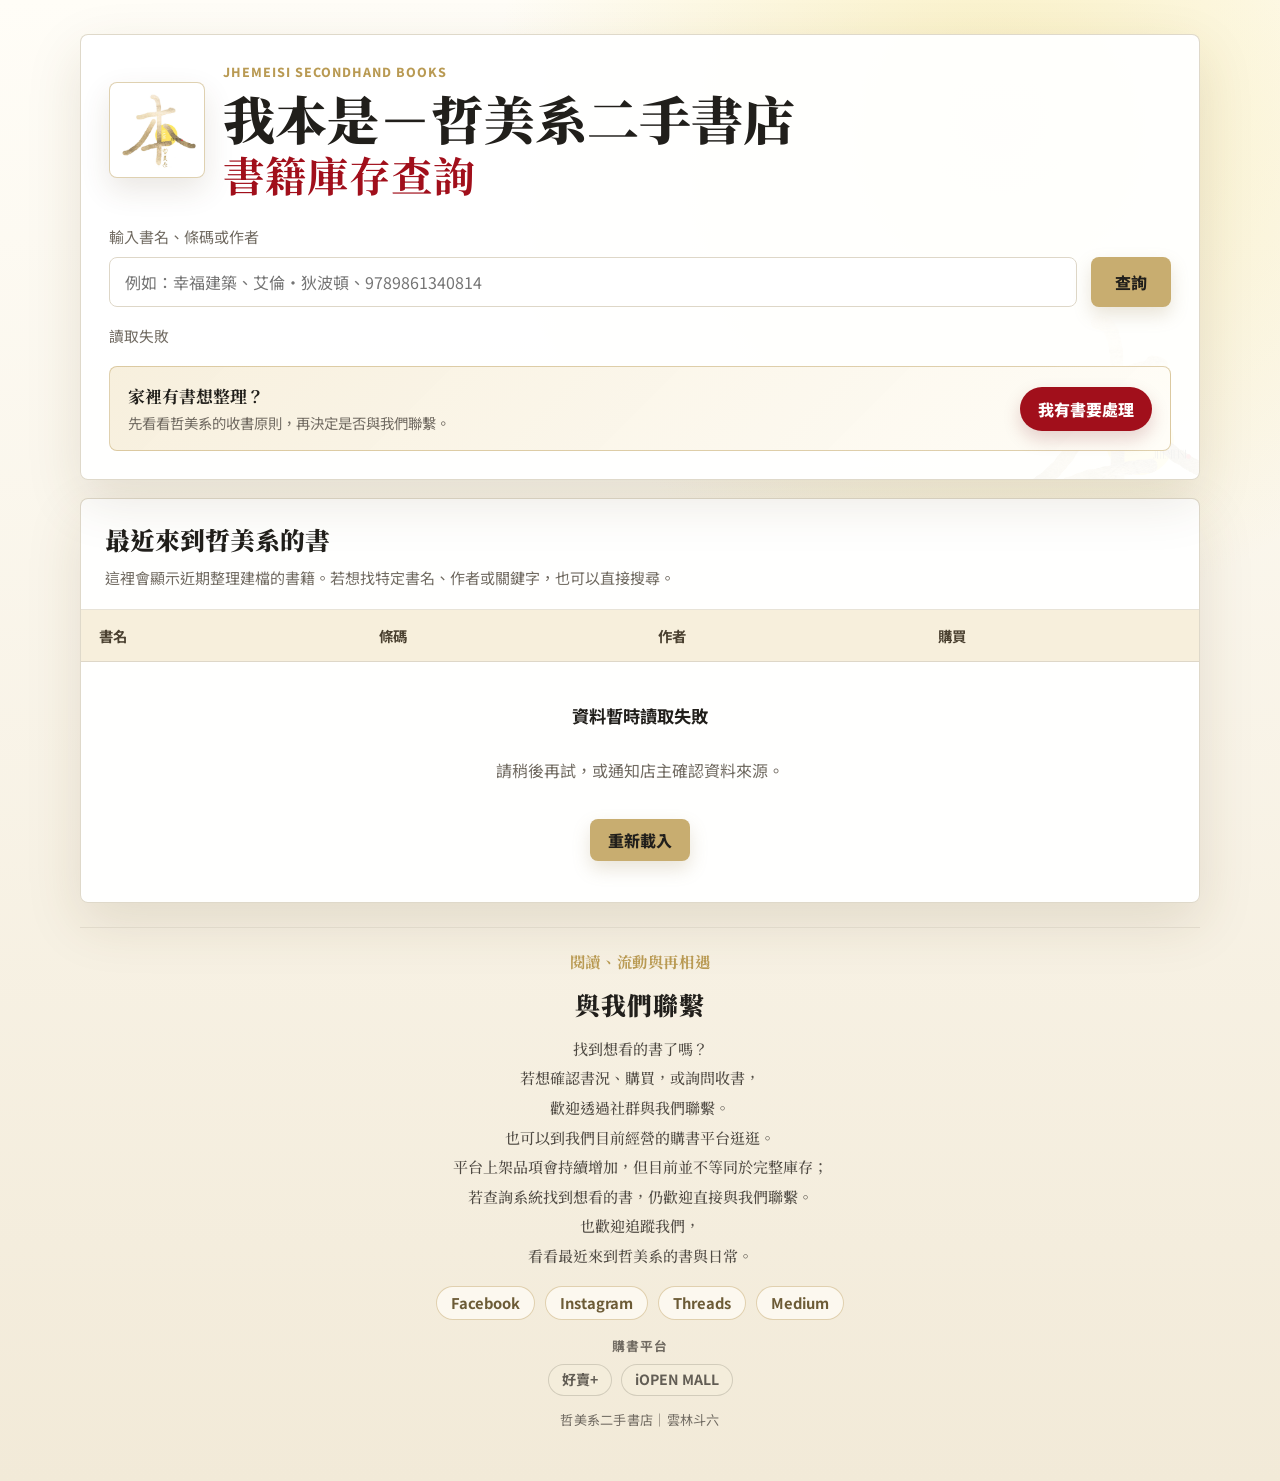
==== index.html @ c5aa33c8 "Add files via upload" ====
<!doctype html>
<html lang="zh-Hant">
  <head>
    <meta charset="UTF-8" />
    <meta name="viewport" content="width=device-width, initial-scale=1.0" />
    <meta
      name="description"
      content="查詢我本是－哲美系二手書店目前可購買的書籍庫存。"
    />
    <meta name="theme-color" content="#fbf8ef" />
    <title>我本是－哲美系二手書店｜書籍庫存查詢</title>
    <link rel="icon" type="image/jpeg" href="./assets/logo.jpg" />
    <link rel="apple-touch-icon" href="./assets/logo.jpg" />
    <link rel="preconnect" href="https://fonts.googleapis.com" />
    <link rel="preconnect" href="https://fonts.gstatic.com" crossorigin />
    <link
      href="https://fonts.googleapis.com/css2?family=Noto+Sans+TC:wght@400;500;700;800&family=Noto+Serif+TC:wght@500;700;900&display=swap"
      rel="stylesheet"
    />
    <link rel="stylesheet" href="./styles.css?v=20260827-4" />

    <!-- Google tag (GA4) -->
    <script async src="https://www.googletagmanager.com/gtag/js?id=G-G9T6ZLVH8P"></script>
    <script>
      window.dataLayer = window.dataLayer || [];
      function gtag() {
        dataLayer.push(arguments);
      }
      gtag("js", new Date());
      gtag("config", "G-G9T6ZLVH8P");
    </script>

    <script defer src="./config.js"></script>
    <script defer src="./app.js?v=20260827-4"></script>
  </head>
  <body>
    <main class="app-shell">
      <section class="search-panel" aria-labelledby="page-title">
        <div class="brand-header">
          <img class="brand-logo" src="./assets/logo.jpg" alt="我本是－哲美系二手書店標誌" />
          <div class="brand-copy">
            <p class="eyebrow">Jhemeisi Secondhand Books</p>
            <h1 id="page-title">
              <span>我本是－哲美系二手書店</span>
              <strong>書籍庫存查詢</strong>
            </h1>
          </div>
        </div>

        <form class="search-box" id="searchForm">
          <label for="searchInput">輸入書名、條碼或作者</label>
          <div class="search-row">
            <input
              id="searchInput"
              name="query"
              type="search"
              autocomplete="off"
              placeholder="例如：幸福建築、艾倫・狄波頓、9789861340814"
            />
            <div class="search-actions">
              <button class="secondary-button" id="clearSearch" type="button" hidden>清除</button>
              <button id="searchButton" type="submit">查詢</button>
            </div>
          </div>
        </form>

        <div class="status-bar">
          <span id="resultSummary">載入最近書籍中...</span>
          <span id="updatedAt"></span>
        </div>

        <aside class="book-intake-callout" aria-labelledby="book-intake-title">
          <div>
            <strong id="book-intake-title">家裡有書想整理？</strong>
            <span>先看看哲美系的收書原則，再決定是否與我們聯繫。</span>
          </div>
          <button id="openBookIntake" type="button">我有書要處理</button>
        </aside>
      </section>

      <section class="results-panel" aria-live="polite">
        <div class="list-intro">
          <h2 id="listTitle">最近來到哲美系的書</h2>
          <p id="listDescription">這裡會顯示近期整理建檔的書籍。若想找特定書名、作者或關鍵字，也可以直接搜尋。</p>
        </div>

        <div class="results-toolbar" id="resultsToolbar" hidden>
          <span class="filter-label">顯示</span>
          <div class="book-filters" role="group" aria-label="篩選書籍購買方式">
            <button class="is-active" type="button" data-book-filter="all" aria-pressed="true">全部書籍</button>
            <button type="button" data-book-filter="direct" aria-pressed="false">可直接下單</button>
          </div>
        </div>

        <div class="table-wrap">
          <table>
            <thead>
              <tr>
                <th>書名</th>
                <th>條碼</th>
                <th>作者</th>
                <th>購買</th>
              </tr>
            </thead>
            <tbody id="resultsBody"></tbody>
          </table>
          <div class="empty-state" id="emptyState" hidden>
            <strong></strong>
            <span></span>
            <button class="retry-button" id="retryButton" type="button" hidden>重新載入</button>
          </div>
        </div>
        <div class="results-footer-controls" id="resultsFooterControls" hidden>
          <button id="toggleRecentBooks" type="button"></button>
        </div>
      </section>

      <footer class="site-footer">
        <div class="footer-motto">閱讀、流動與再相遇</div>
        <h2>與我們聯繫</h2>
        <p class="footer-copy">
          <span>找到想看的書了嗎？</span>
          <span>若想確認書況、購買，或詢問收書，</span>
          <span>歡迎透過社群與我們聯繫。</span>
          <span>也可以到我們目前經營的購書平台逛逛。</span>
          <span>平台上架品項會持續增加，但目前並不等同於完整庫存；</span>
          <span>若查詢系統找到想看的書，仍歡迎直接與我們聯繫。</span>
          <span>也歡迎追蹤我們，</span>
          <span>看看最近來到哲美系的書與日常。</span>
        </p>
        <nav class="social-links" aria-label="社群連結">
          <a href="https://www.facebook.com/jhemeisi" target="_blank" rel="noopener noreferrer">Facebook</a>
          <a href="https://www.instagram.com/iam_jhemeisi/" target="_blank" rel="noopener noreferrer">Instagram</a>
          <a href="https://www.threads.net/@iam_jhemeisi" target="_blank" rel="noopener noreferrer">Threads</a>
          <a href="https://medium.com/@jhemeisi" target="_blank" rel="noopener noreferrer">Medium</a>
        </nav>
        <div class="platform-section">
          <div class="footer-label">購書平台</div>
          <nav class="platform-links" aria-label="購書平台連結">
            <a href="https://famistore.famiport.com.tw/users/5077901" target="_blank" rel="noopener noreferrer">好賣+</a>
            <a href="https://mall.iopenmall.tw/005158/" target="_blank" rel="noopener noreferrer">iOPEN MALL</a>
          </nav>
        </div>
        <small>哲美系二手書店｜雲林斗六</small>
      </footer>
    </main>

    <dialog
      class="book-intake-dialog"
      id="bookIntakeDialog"
      aria-labelledby="book-intake-dialog-title"
      aria-describedby="book-intake-dialog-description"
    >
      <div class="dialog-header">
        <div>
          <p class="eyebrow">Book Intake Guide</p>
          <h2 id="book-intake-dialog-title">二手書收購原則</h2>
        </div>
        <button class="dialog-close" id="closeBookIntake" type="button" aria-label="關閉收書說明">×</button>
      </div>
      <p id="book-intake-dialog-description">
        請先確認書籍類型與保存狀況。實際是否收購及估價，仍由店主逐本判斷。
      </p>
      <a
        class="dialog-image-link"
        href="./assets/收書說明_收購原則.png"
        target="_blank"
        rel="noopener noreferrer"
        aria-label="另開原尺寸收書說明圖"
      >
        <img src="./assets/收書說明_收購原則.png" alt="哲美系二手書收購原則說明圖" />
      </a>
      <div class="dialog-actions">
        <a
          class="dialog-primary-action"
          href="https://www.instagram.com/iam_jhemeisi/"
          target="_blank"
          rel="noopener noreferrer"
        >前往 Instagram 詢問</a>
        <button id="closeBookIntakeBottom" type="button">先關閉</button>
      </div>
    </dialog>
  </body>
</html>
---- styles.css ----
@import url("https://fonts.googleapis.com/css2?family=Noto+Sans+TC:wght@400;500;700;800&family=Noto+Serif+TC:wght@500;700;900&display=swap");

:root {
  color-scheme: light;
  --font-sans: "Noto Sans TC", "Microsoft JhengHei", system-ui, -apple-system, BlinkMacSystemFont, sans-serif;
  --font-serif: "Noto Serif TC", "Noto Sans TC", "Songti TC", serif;
  --ink: #211f1b;
  --muted: #716b62;
  --line: #ded7c8;
  --paper: #fbf8ef;
  --surface: rgba(255, 255, 255, 0.94);
  --accent: #a10f1b;
  --accent-dark: #760a13;
  --gold: #b99a53;
  --gold-soft: #f2df80;
  --button: #c8ad70;
  --button-dark: #9b8355;
  --button-text: #211f1b;
  --shadow: 0 20px 55px rgba(82, 61, 24, 0.13);
}

* {
  box-sizing: border-box;
}

[hidden] {
  display: none !important;
}

body {
  margin: 0;
  min-height: 100vh;
  background:
    radial-gradient(circle at 78% 8%, rgba(242, 223, 128, 0.44), transparent 30%),
    linear-gradient(180deg, #fffdf7 0%, #f2ead8 100%);
  color: var(--ink);
  font-family: var(--font-sans);
}

button,
input {
  font: inherit;
  font-family: var(--font-sans);
}

button {
  border: 0;
  cursor: pointer;
}

.app-shell {
  width: min(1120px, calc(100% - 32px));
  margin: 0 auto;
  padding: 34px 0 48px;
}

.search-panel,
.results-panel {
  background: var(--surface);
  border: 1px solid rgba(222, 215, 200, 0.95);
  border-radius: 8px;
  box-shadow: var(--shadow);
}

.search-panel {
  position: relative;
  overflow: hidden;
  padding: 28px;
}

.search-panel::after {
  position: absolute;
  right: -42px;
  bottom: -76px;
  width: 260px;
  height: 260px;
  background: url("./assets/logo.jpg") center / contain no-repeat;
  content: "";
  opacity: 0.055;
  pointer-events: none;
}

.brand-header {
  position: relative;
  z-index: 1;
  display: grid;
  grid-template-columns: 96px minmax(0, 1fr);
  gap: 18px;
  align-items: center;
}

.brand-logo {
  width: 96px;
  height: 96px;
  border: 1px solid rgba(185, 154, 83, 0.45);
  border-radius: 8px;
  background: #ffffff;
  object-fit: contain;
  padding: 5px;
  box-shadow: 0 12px 30px rgba(82, 61, 24, 0.12);
}

.brand-copy {
  min-width: 0;
}

.eyebrow {
  margin: 0 0 8px;
  color: var(--gold);
  font-size: 0.78rem;
  font-weight: 800;
  letter-spacing: 0.08em;
  text-transform: uppercase;
}

h1 {
  display: grid;
  gap: 6px;
  margin: 0;
  letter-spacing: 0;
}

h1 span {
  color: var(--ink);
  font-family: var(--font-serif);
  font-size: clamp(1.78rem, 4.2vw, 3.25rem);
  font-weight: 900;
  line-height: 1.1;
}

h1 strong {
  color: var(--accent);
  font-family: var(--font-serif);
  font-size: clamp(1.42rem, 3.36vw, 2.6rem);
  font-weight: 700;
  line-height: 1.1;
}

.search-box {
  position: relative;
  z-index: 1;
  margin-top: 28px;
}

.search-box label {
  display: grid;
  gap: 8px;
  color: var(--muted);
  font-size: 0.94rem;
}

.search-row {
  display: flex;
  align-items: center;
  justify-content: space-between;
  gap: 14px;
  margin-top: 10px;
}

.search-row input {
  width: 100%;
  min-height: 50px;
  border: 1px solid var(--line);
  border-radius: 8px;
  background: #ffffff;
  color: var(--ink);
  padding: 0 15px;
}

.search-row input:focus {
  border-color: var(--accent);
  outline: 3px solid rgba(161, 15, 27, 0.14);
}

.search-actions {
  display: flex;
  gap: 10px;
}

.search-row button,
.retry-button {
  min-height: 50px;
  padding: 0 24px;
  border-radius: 8px;
  background: var(--button);
  color: var(--button-text);
  font-weight: 800;
  white-space: nowrap;
  box-shadow: 0 8px 18px rgba(155, 131, 85, 0.22);
}

.search-row button:hover,
.retry-button:hover {
  background: var(--button-dark);
  color: #ffffff;
}

.search-row button:focus-visible,
.retry-button:focus-visible,
.purchase-links a:focus-visible,
.social-links a:focus-visible,
.platform-links a:focus-visible {
  outline: 3px solid rgba(161, 15, 27, 0.22);
  outline-offset: 2px;
}

.search-row button:disabled {
  cursor: wait;
  opacity: 0.7;
}

.search-row .secondary-button {
  border: 1px solid var(--line);
  background: #ffffff;
  color: var(--muted);
  box-shadow: none;
}

.search-row .secondary-button:hover {
  border-color: var(--button-dark);
  background: #f7efdc;
  color: var(--ink);
}

.status-bar {
  position: relative;
  z-index: 1;
  display: flex;
  align-items: center;
  justify-content: space-between;
  gap: 16px;
  margin-top: 18px;
  color: var(--muted);
  font-size: 0.92rem;
}

.book-intake-callout {
  position: relative;
  z-index: 1;
  display: flex;
  align-items: center;
  justify-content: space-between;
  gap: 20px;
  margin-top: 20px;
  padding: 16px 18px;
  border: 1px solid rgba(185, 154, 83, 0.44);
  border-radius: 8px;
  background: linear-gradient(135deg, rgba(247, 239, 220, 0.96), rgba(255, 253, 247, 0.94));
}

.book-intake-callout div {
  display: grid;
  gap: 4px;
}

.book-intake-callout strong {
  color: var(--ink);
  font-family: var(--font-serif);
  font-size: 1.06rem;
}

.book-intake-callout span {
  color: var(--muted);
  font-size: 0.9rem;
  line-height: 1.55;
}

.book-intake-callout button {
  min-height: 44px;
  padding: 0 18px;
  border-radius: 999px;
  background: var(--accent);
  color: #ffffff;
  font-weight: 800;
  white-space: nowrap;
  box-shadow: 0 8px 18px rgba(118, 10, 19, 0.18);
}

.book-intake-callout button:hover {
  background: var(--accent-dark);
}

.book-intake-callout button:focus-visible,
.dialog-close:focus-visible,
.dialog-actions a:focus-visible,
.dialog-actions button:focus-visible {
  outline: 3px solid rgba(161, 15, 27, 0.24);
  outline-offset: 3px;
}

.results-panel {
  margin-top: 18px;
  overflow: hidden;
}

.results-panel tbody {
  transition: opacity 160ms ease;
}

.results-panel.is-loading tbody {
  opacity: 0.42;
}

.list-intro {
  padding: 22px 24px 4px;
  border-bottom: 1px solid rgba(222, 215, 200, 0.7);
}

.list-intro h2 {
  margin: 0;
  color: var(--ink);
  font-family: var(--font-serif);
  font-size: clamp(1.15rem, 2.5vw, 1.55rem);
  font-weight: 900;
  letter-spacing: 0;
}

.list-intro p {
  max-width: 720px;
  margin: 8px 0 14px;
  color: var(--muted);
  font-size: 0.94rem;
  line-height: 1.7;
}

.results-toolbar {
  display: flex;
  align-items: center;
  gap: 12px;
  padding: 14px 24px;
  border-bottom: 1px solid rgba(222, 215, 200, 0.78);
  background: rgba(255, 253, 247, 0.76);
}

.filter-label {
  color: var(--muted);
  font-size: 0.84rem;
  font-weight: 700;
}

.book-filters {
  display: flex;
  flex-wrap: wrap;
  gap: 8px;
}

.book-filters button {
  min-height: 36px;
  padding: 6px 14px;
  border: 1px solid var(--line);
  border-radius: 999px;
  background: #ffffff;
  color: var(--muted);
  font-size: 0.88rem;
  font-weight: 800;
}

.book-filters button:hover {
  border-color: rgba(161, 15, 27, 0.34);
  color: var(--accent);
}

.book-filters button.is-active {
  border-color: var(--accent);
  background: var(--accent);
  color: #ffffff;
}

.book-filters button:focus-visible,
.results-footer-controls button:focus-visible {
  outline: 3px solid rgba(161, 15, 27, 0.22);
  outline-offset: 2px;
}

.table-wrap {
  position: relative;
  min-height: 240px;
  overflow-x: auto;
}

table {
  width: 100%;
  border-collapse: collapse;
}

th,
td {
  padding: 15px 18px;
  border-bottom: 1px solid var(--line);
  text-align: left;
  vertical-align: top;
}

th {
  background: #f7efdc;
  color: #4b4131;
  font-size: 0.9rem;
}

td {
  background: rgba(255, 255, 255, 0.74);
  line-height: 1.45;
}

.book-title-cell {
  min-width: 220px;
}

.purchase-links {
  display: flex;
  flex-wrap: wrap;
  gap: 8px;
  min-width: 180px;
}

.purchase-links a {
  display: inline-flex;
  align-items: center;
  justify-content: center;
  min-height: 34px;
  padding: 7px 12px;
  border: 1px solid var(--accent);
  border-radius: 999px;
  background: var(--accent);
  color: #ffffff;
  font-size: 0.86rem;
  font-weight: 800;
  line-height: 1.25;
  text-decoration: none;
  white-space: nowrap;
  transition:
    background-color 160ms ease,
    border-color 160ms ease,
    color 160ms ease;
}

.purchase-links a:hover {
  border-color: var(--accent-dark);
  background: var(--accent-dark);
  color: #ffffff;
}

.purchase-unavailable {
  color: #817a70;
  font-size: 0.84rem;
  white-space: nowrap;
}

.results-footer-controls {
  padding: 18px 20px 22px;
  text-align: center;
}

.results-footer-controls button {
  min-height: 42px;
  padding: 8px 20px;
  border: 1px solid rgba(161, 15, 27, 0.28);
  border-radius: 999px;
  background: #ffffff;
  color: var(--accent);
  font-weight: 800;
}

.results-footer-controls button:hover {
  border-color: var(--accent);
  background: #f7efdc;
}

.empty-state {
  display: grid;
  gap: 8px;
  place-items: center;
  min-height: 240px;
  padding: 30px;
  color: var(--muted);
  text-align: center;
}

.empty-state strong {
  color: var(--ink);
  font-size: 1.08rem;
}

.retry-button {
  min-height: 42px;
  margin-top: 6px;
  padding: 0 18px;
}

.site-footer {
  display: grid;
  gap: 14px;
  margin-top: 24px;
  padding: 22px 16px 4px;
  border-top: 1px solid rgba(222, 215, 200, 0.85);
  color: #5e584f;
  text-align: center;
}

.footer-motto {
  color: var(--gold);
  font-family: var(--font-serif);
  font-size: 0.96rem;
  font-weight: 700;
  letter-spacing: 0.04em;
}

.site-footer h2 {
  margin: 0;
  color: var(--ink);
  font-family: var(--font-serif);
  font-size: clamp(1.2rem, 2.5vw, 1.55rem);
  font-weight: 900;
  letter-spacing: 0.04em;
}

.footer-copy {
  display: grid;
  gap: 4px;
  margin: 0;
  color: #4f4a43;
  font-family: var(--font-serif);
  font-size: 0.94rem;
  font-weight: 500;
  line-height: 1.7;
}

.site-footer span {
  display: block;
}

.social-links {
  display: flex;
  flex-wrap: wrap;
  justify-content: center;
  gap: 10px;
  margin-top: 4px;
}

.social-links a {
  min-height: 34px;
  padding: 7px 14px;
  border: 1px solid rgba(185, 154, 83, 0.42);
  border-radius: 999px;
  background: rgba(255, 253, 247, 0.72);
  color: #6c5b36;
  font-size: 0.92rem;
  font-weight: 700;
  line-height: 1.2;
  text-decoration: none;
  text-underline-offset: 4px;
  transition:
    background-color 160ms ease,
    border-color 160ms ease,
    color 160ms ease;
}

.social-links a:hover {
  border-color: rgba(155, 131, 85, 0.68);
  background: rgba(247, 239, 220, 0.92);
  color: #4f4127;
  text-decoration: none;
}

.platform-section {
  display: grid;
  gap: 9px;
  margin-top: 2px;
}

.footer-label {
  color: var(--muted);
  font-size: 0.8rem;
  font-weight: 700;
  letter-spacing: 0.08em;
}

.platform-links {
  display: flex;
  flex-wrap: wrap;
  justify-content: center;
  gap: 9px;
}

.platform-links a {
  min-height: 32px;
  padding: 6px 13px;
  border: 1px solid rgba(113, 107, 98, 0.26);
  border-radius: 999px;
  background: rgba(247, 239, 220, 0.45);
  color: #625d54;
  font-size: 0.88rem;
  font-weight: 700;
  line-height: 1.25;
  text-decoration: none;
  transition:
    background-color 160ms ease,
    border-color 160ms ease,
    color 160ms ease;
}

.platform-links a:hover {
  border-color: rgba(113, 107, 98, 0.42);
  background: rgba(247, 239, 220, 0.76);
  color: #423d36;
}

.site-footer small {
  color: var(--muted);
  font-size: 0.82rem;
  letter-spacing: 0.02em;
}

.book-intake-dialog {
  width: min(720px, calc(100% - 28px));
  max-height: calc(100vh - 28px);
  margin: auto;
  padding: 0;
  overflow: auto;
  border: 1px solid var(--line);
  border-radius: 12px;
  background: var(--paper);
  color: var(--ink);
  box-shadow: 0 24px 80px rgba(33, 31, 27, 0.32);
}

.book-intake-dialog::backdrop {
  background: rgba(33, 31, 27, 0.68);
  backdrop-filter: blur(3px);
}

.dialog-header {
  position: sticky;
  z-index: 2;
  top: 0;
  display: flex;
  align-items: flex-start;
  justify-content: space-between;
  gap: 16px;
  padding: 18px 20px 14px;
  border-bottom: 1px solid var(--line);
  background: rgba(251, 248, 239, 0.97);
}

.dialog-header .eyebrow {
  margin-bottom: 4px;
}

.dialog-header h2 {
  margin: 0;
  font-family: var(--font-serif);
  font-size: 1.45rem;
}

.dialog-close {
  display: grid;
  flex: 0 0 auto;
  width: 40px;
  height: 40px;
  place-items: center;
  border-radius: 999px;
  background: #ffffff;
  color: var(--ink);
  font-size: 1.7rem;
  line-height: 1;
}

.book-intake-dialog > p {
  margin: 16px 20px;
  color: var(--muted);
  font-size: 0.94rem;
  line-height: 1.7;
}

.dialog-image-link {
  display: block;
  margin: 0 20px;
}

.dialog-image-link img {
  display: block;
  width: 100%;
  height: auto;
  border: 1px solid var(--line);
  border-radius: 8px;
}

.dialog-actions {
  display: flex;
  justify-content: flex-end;
  gap: 10px;
  padding: 18px 20px 20px;
}

.dialog-actions a,
.dialog-actions button {
  display: inline-flex;
  min-height: 42px;
  align-items: center;
  justify-content: center;
  padding: 0 16px;
  border: 1px solid var(--line);
  border-radius: 999px;
  background: #ffffff;
  color: var(--ink);
  font-weight: 800;
  text-decoration: none;
}

.dialog-actions .dialog-primary-action {
  border-color: var(--accent);
  background: var(--accent);
  color: #ffffff;
}

.dialog-actions .dialog-primary-action:hover {
  background: var(--accent-dark);
}

@media (max-width: 760px) {
  .app-shell {
    width: min(100% - 20px, 1120px);
    padding-top: 18px;
  }

  .search-panel {
    padding: 18px;
  }

  .brand-header {
    grid-template-columns: 72px minmax(0, 1fr);
    gap: 13px;
  }

  .brand-logo {
    width: 72px;
    height: 72px;
    padding: 5px;
  }

  .search-row,
  .status-bar {
    align-items: stretch;
    flex-direction: column;
  }

  .search-row button {
    width: 100%;
  }

  .search-actions {
    width: 100%;
  }

  .search-actions .secondary-button {
    flex: 0 0 auto;
    width: auto;
  }

  .search-actions #searchButton {
    flex: 1;
  }

  .book-intake-callout {
    align-items: stretch;
    flex-direction: column;
    gap: 12px;
  }

  .book-intake-callout button {
    width: 100%;
  }

  .table-wrap {
    padding: 12px;
    overflow-x: visible;
  }

  table,
  tbody,
  tr,
  td {
    display: block;
    width: 100%;
  }

  thead {
    position: absolute;
    width: 1px;
    height: 1px;
    overflow: hidden;
    clip: rect(0 0 0 0);
    clip-path: inset(50%);
    white-space: nowrap;
  }

  tbody {
    display: grid;
    gap: 12px;
  }

  tr {
    overflow: hidden;
    border: 1px solid var(--line);
    border-radius: 8px;
    background: rgba(255, 255, 255, 0.82);
  }

  td {
    display: grid;
    grid-template-columns: 68px minmax(0, 1fr);
    gap: 10px;
    padding: 10px 12px;
    border-bottom: 1px solid rgba(222, 215, 200, 0.72);
    background: transparent;
  }

  td:last-child {
    border-bottom: 0;
  }

  td::before {
    content: attr(data-label);
    color: var(--muted);
    font-size: 0.78rem;
    font-weight: 800;
  }

  .author-cell.is-empty {
    display: none;
  }

  .book-title-cell {
    min-width: 0;
    background: #f7efdc;
    font-weight: 700;
  }

  .list-intro {
    padding: 18px 16px 2px;
  }

  .results-toolbar {
    align-items: flex-start;
    flex-direction: column;
    gap: 8px;
    padding: 12px 16px;
  }

  .book-filters {
    display: grid;
    width: 100%;
    grid-template-columns: 1fr 1fr;
  }

  .book-filters button {
    width: 100%;
  }

  .purchase-links {
    flex-direction: column;
    min-width: 0;
  }

  .purchase-links a {
    width: 100%;
    white-space: normal;
  }

  .dialog-header {
    padding: 16px;
  }

  .book-intake-dialog > p,
  .dialog-image-link {
    margin-right: 16px;
    margin-left: 16px;
  }

  .dialog-actions {
    align-items: stretch;
    flex-direction: column;
    padding: 16px;
  }
}
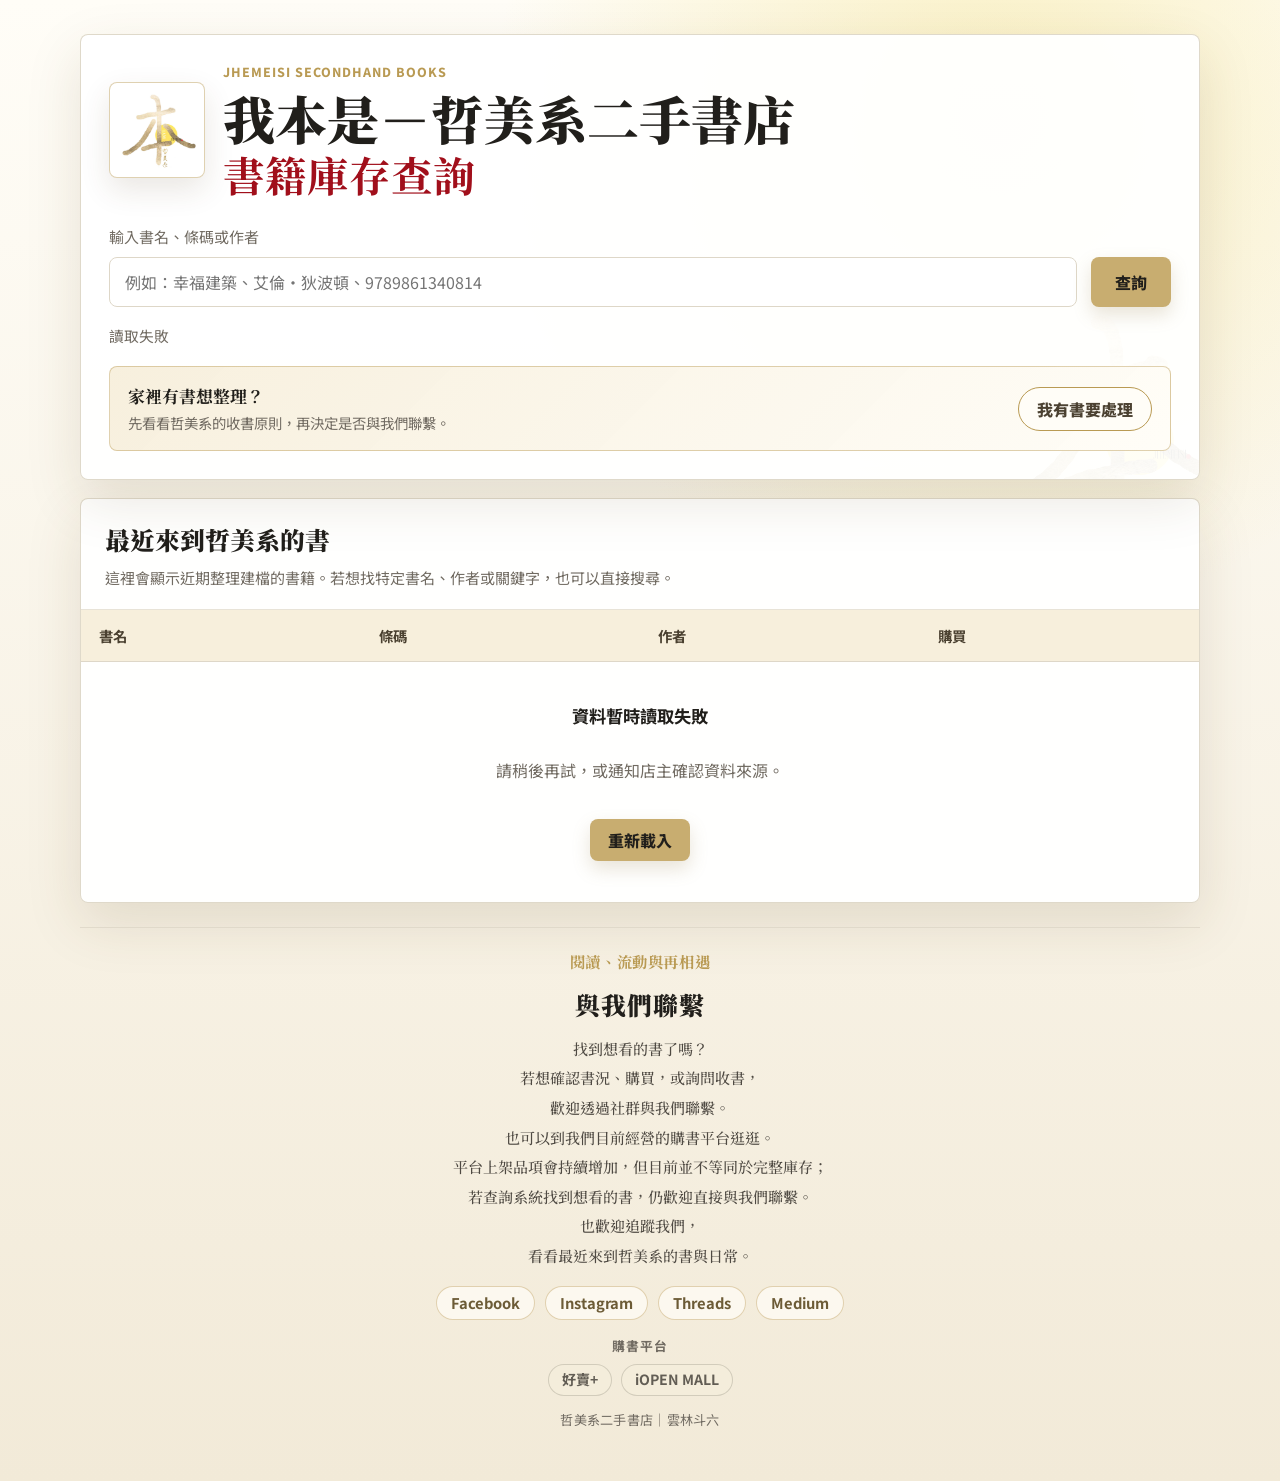
==== commit 19efcc85: "Add files via upload" ====
--- a/index.html
+++ b/index.html
@@ -17,7 +17,7 @@
       href="https://fonts.googleapis.com/css2?family=Noto+Sans+TC:wght@400;500;700;800&family=Noto+Serif+TC:wght@500;700;900&display=swap"
       rel="stylesheet"
     />
-    <link rel="stylesheet" href="./styles.css?v=20260827-4" />
+    <link rel="stylesheet" href="./styles.css?v=20260827-7" />
 
     <!-- Google tag (GA4) -->
     <script async src="https://www.googletagmanager.com/gtag/js?id=G-G9T6ZLVH8P"></script>
@@ -30,8 +30,8 @@
       gtag("config", "G-G9T6ZLVH8P");
     </script>
 
-    <script defer src="./config.js"></script>
-    <script defer src="./app.js?v=20260827-4"></script>
+    <script defer src="./config.js?v=20260827-7"></script>
+    <script defer src="./app.js?v=20260827-7"></script>
   </head>
   <body>
     <main class="app-shell">
--- a/styles.css
+++ b/styles.css
@@ -268,16 +268,19 @@
 .book-intake-callout button {
   min-height: 44px;
   padding: 0 18px;
+  border: 1px solid var(--gold);
   border-radius: 999px;
-  background: var(--accent);
-  color: #ffffff;
+  background: #fffdf7;
+  color: #4b4131;
   font-weight: 800;
   white-space: nowrap;
-  box-shadow: 0 8px 18px rgba(118, 10, 19, 0.18);
+  box-shadow: none;
 }
 
 .book-intake-callout button:hover {
-  background: var(--accent-dark);
+  border-color: var(--button-dark);
+  background: #f7efdc;
+  color: var(--ink);
 }
 
 .book-intake-callout button:focus-visible,
@@ -440,10 +443,25 @@
   color: #ffffff;
 }
 
-.purchase-unavailable {
-  color: #817a70;
+.purchase-inquiry-link {
+  color: #6f665a;
   font-size: 0.84rem;
+  font-weight: 700;
+  text-decoration: underline;
+  text-decoration-color: rgba(111, 102, 90, 0.42);
+  text-decoration-thickness: 1px;
+  text-underline-offset: 4px;
   white-space: nowrap;
+}
+
+.purchase-inquiry-link:hover {
+  color: var(--accent);
+  text-decoration-color: currentColor;
+}
+
+.purchase-inquiry-link:focus-visible {
+  outline: 3px solid rgba(161, 15, 27, 0.22);
+  outline-offset: 3px;
 }
 
 .results-footer-controls {
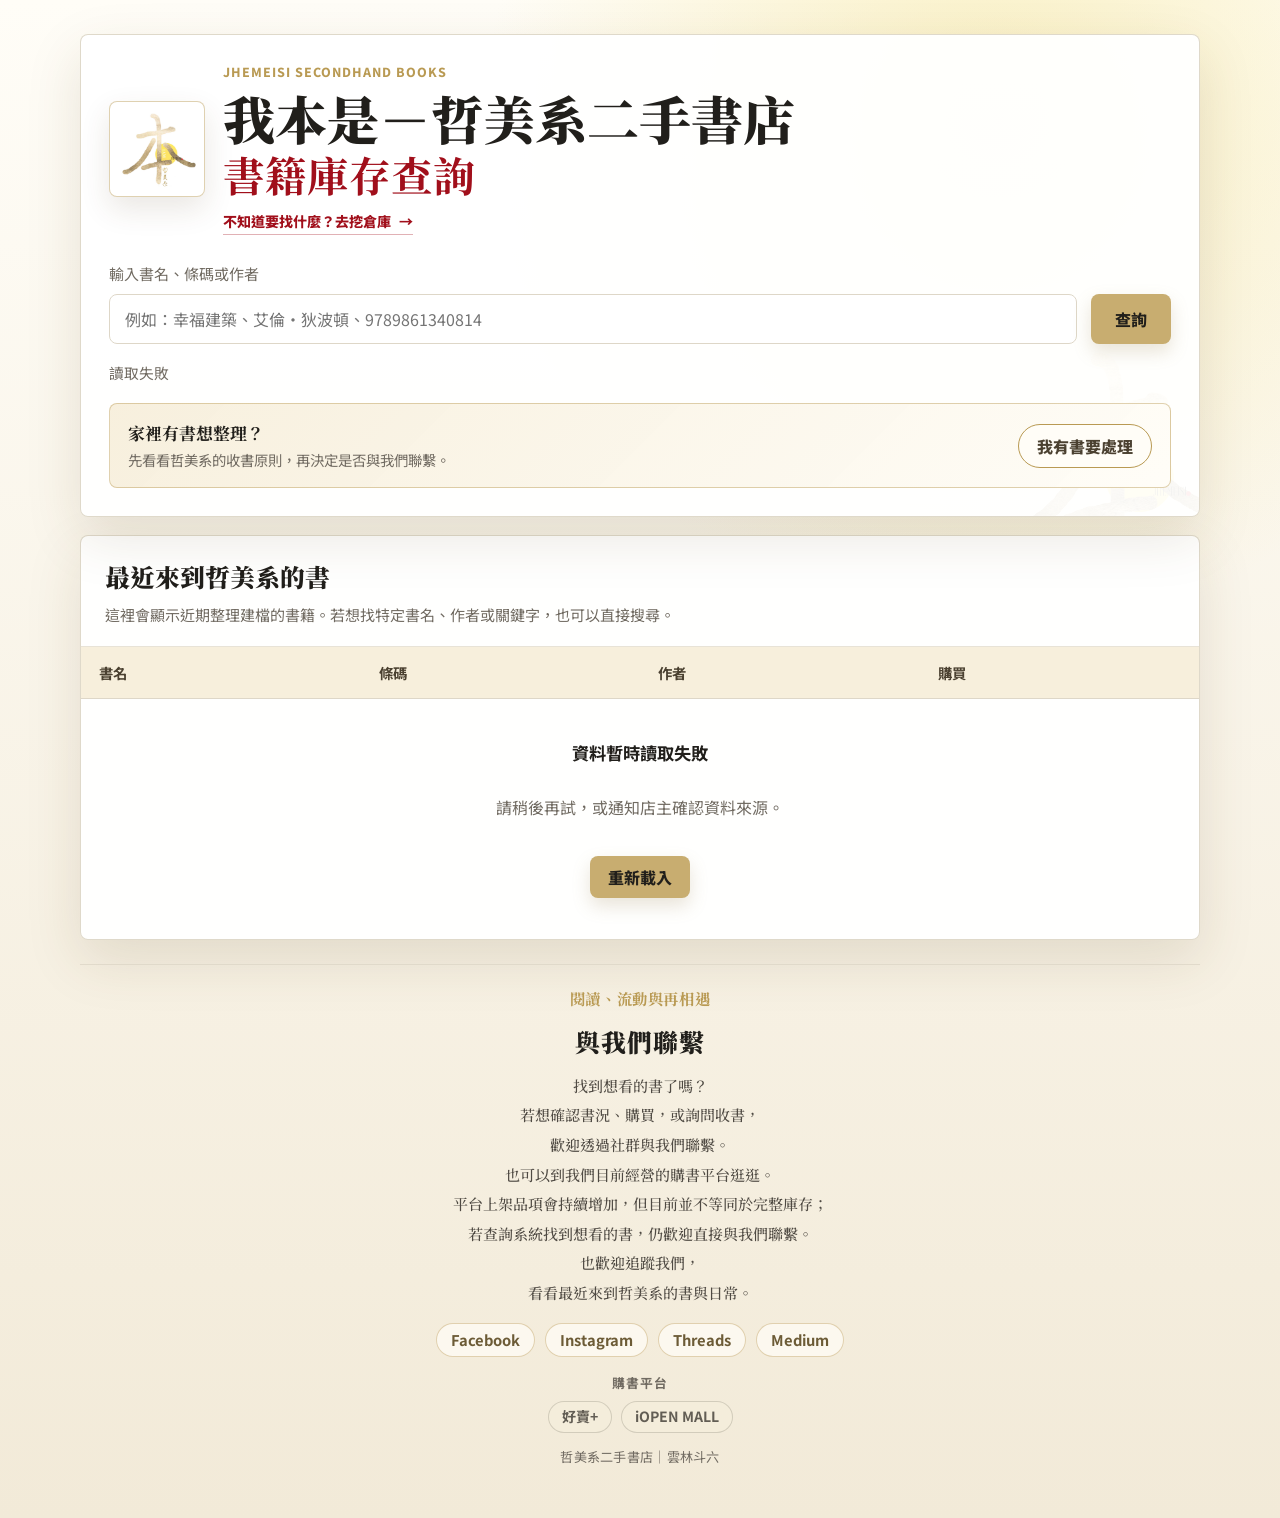
==== commit ee629612: "Add files via upload" ====
--- a/index.html
+++ b/index.html
@@ -17,7 +17,8 @@
       href="https://fonts.googleapis.com/css2?family=Noto+Sans+TC:wght@400;500;700;800&family=Noto+Serif+TC:wght@500;700;900&display=swap"
       rel="stylesheet"
     />
-    <link rel="stylesheet" href="./styles.css?v=20260827-7" />
+    <link rel="stylesheet" href="./styles.css?v=20260902-1" />
+    <link rel="stylesheet" href="./warehouse-page.css?v=20260902-2" />
 
     <!-- Google tag (GA4) -->
     <script async src="https://www.googletagmanager.com/gtag/js?id=G-G9T6ZLVH8P"></script>
@@ -30,8 +31,8 @@
       gtag("config", "G-G9T6ZLVH8P");
     </script>
 
-    <script defer src="./config.js?v=20260827-7"></script>
-    <script defer src="./app.js?v=20260827-7"></script>
+    <script defer src="./config.js?v=20260902-1"></script>
+    <script defer src="./app.js?v=20260902-1"></script>
   </head>
   <body>
     <main class="app-shell">
@@ -44,6 +45,10 @@
               <span>我本是－哲美系二手書店</span>
               <strong>書籍庫存查詢</strong>
             </h1>
+            <a class="warehouse-entry-link" href="./warehouse.html">
+              不知道要找什麼？去挖倉庫
+              <span aria-hidden="true">→</span>
+            </a>
           </div>
         </div>
 
--- a/warehouse-page.css
+++ b/warehouse-page.css
@@ -0,0 +1,167 @@
+.warehouse-entry-link {
+  display: inline-flex;
+  width: fit-content;
+  align-items: center;
+  gap: 8px;
+  margin-top: 12px;
+  border-bottom: 1px solid rgba(161, 15, 27, 0.32);
+  color: var(--accent);
+  font-size: 0.88rem;
+  font-weight: 800;
+  line-height: 1.7;
+  text-decoration: none;
+}
+
+.warehouse-entry-link:hover {
+  border-bottom-color: var(--accent);
+  color: var(--accent-dark);
+}
+
+.warehouse-entry-link:focus-visible,
+.warehouse-page__brand:focus-visible,
+.warehouse-page__back:focus-visible,
+.warehouse-page__footer a:focus-visible {
+  outline: 3px solid rgba(255, 233, 154, 0.72);
+  outline-offset: 4px;
+}
+
+.warehouse-page-body {
+  min-height: 100vh;
+  background:
+    radial-gradient(circle at 50% 0, rgba(143, 16, 25, 0.28), transparent 42%),
+    repeating-linear-gradient(135deg, rgba(255, 255, 255, 0.012) 0 1px, transparent 1px 9px),
+    #130506;
+}
+
+.warehouse-page {
+  width: min(1120px, calc(100% - 32px));
+  margin: 0 auto;
+  padding: 24px 0 42px;
+}
+
+.warehouse-page__nav {
+  display: flex;
+  align-items: center;
+  justify-content: space-between;
+  gap: 24px;
+  margin-bottom: 18px;
+  padding: 0 4px;
+}
+
+.warehouse-page__brand {
+  display: inline-flex;
+  align-items: center;
+  gap: 11px;
+  color: #fff9df;
+  text-decoration: none;
+}
+
+.warehouse-page__brand img {
+  width: 48px;
+  height: 48px;
+  border: 1px solid rgba(255, 233, 154, 0.54);
+  border-radius: 50%;
+  object-fit: cover;
+}
+
+.warehouse-page__brand span {
+  display: grid;
+  gap: 2px;
+}
+
+.warehouse-page__brand small {
+  color: rgba(255, 249, 223, 0.65);
+  font-size: 0.72rem;
+}
+
+.warehouse-page__brand strong {
+  font-family: var(--font-serif);
+  font-size: 0.98rem;
+}
+
+.warehouse-page__back,
+.warehouse-page__footer a {
+  border-bottom: 1px solid rgba(255, 233, 154, 0.38);
+  color: #ffe99a;
+  font-size: 0.86rem;
+  font-weight: 800;
+  line-height: 1.7;
+  text-decoration: none;
+}
+
+.warehouse-page__back:hover,
+.warehouse-page__footer a:hover {
+  border-bottom-color: #ffe99a;
+}
+
+.warehouse-page .warehouse-game {
+  margin-top: 0;
+  border-radius: 18px;
+  padding-top: clamp(42px, 6vw, 66px);
+  padding-bottom: clamp(46px, 6vw, 68px);
+}
+
+.warehouse-page .warehouse-game__header h1 {
+  margin: 0;
+  color: #fff8d9;
+  font-family: var(--font-serif);
+  font-size: clamp(2.6rem, 7vw, 5.4rem);
+  font-weight: 900;
+  letter-spacing: 0.08em;
+  line-height: 1;
+  text-shadow:
+    0 2px 0 #4f070c,
+    0 0 22px rgba(255, 233, 154, 0.2);
+}
+
+.warehouse-page__footer {
+  display: flex;
+  align-items: center;
+  justify-content: space-between;
+  gap: 20px;
+  padding: 22px 8px 0;
+  color: rgba(255, 249, 223, 0.58);
+  font-size: 0.84rem;
+}
+
+.warehouse-page__footer p {
+  margin: 0;
+}
+
+@media (max-width: 600px) {
+  .warehouse-entry-link {
+    margin-top: 9px;
+    font-size: 0.8rem;
+  }
+
+  .warehouse-page {
+    width: min(100% - 20px, 1120px);
+    padding-top: 14px;
+  }
+
+  .warehouse-page__nav {
+    align-items: flex-end;
+  }
+
+  .warehouse-page__brand small {
+    display: none;
+  }
+
+  .warehouse-page__brand img {
+    width: 40px;
+    height: 40px;
+  }
+
+  .warehouse-page__back {
+    font-size: 0.78rem;
+  }
+
+  .warehouse-page .warehouse-game {
+    border-radius: 13px;
+  }
+
+  .warehouse-page__footer {
+    align-items: flex-start;
+    flex-direction: column;
+  }
+}
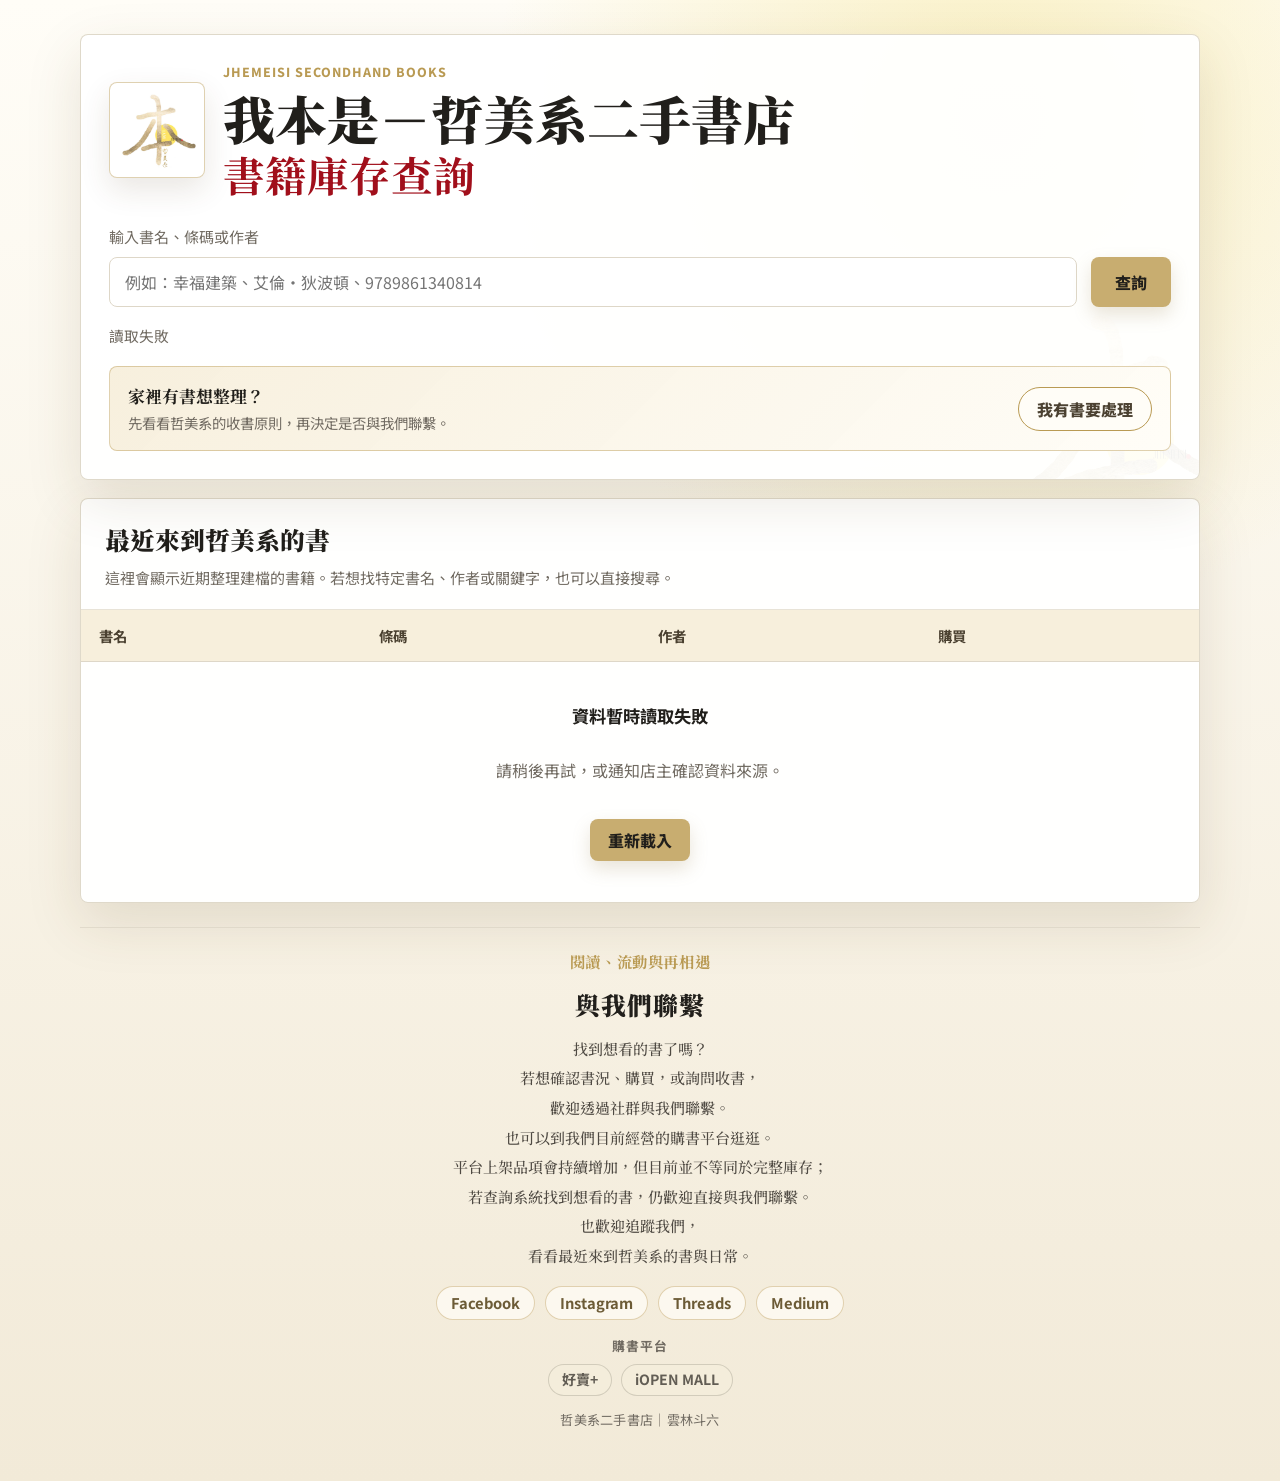
==== commit d03698a3: "Add files via upload" ====
--- a/index.html
+++ b/index.html
@@ -17,8 +17,7 @@
       href="https://fonts.googleapis.com/css2?family=Noto+Sans+TC:wght@400;500;700;800&family=Noto+Serif+TC:wght@500;700;900&display=swap"
       rel="stylesheet"
     />
-    <link rel="stylesheet" href="./styles.css?v=20260902-1" />
-    <link rel="stylesheet" href="./warehouse-page.css?v=20260902-2" />
+    <link rel="stylesheet" href="./styles.css?v=20260925-1" />
 
     <!-- Google tag (GA4) -->
     <script async src="https://www.googletagmanager.com/gtag/js?id=G-G9T6ZLVH8P"></script>
@@ -31,8 +30,8 @@
       gtag("config", "G-G9T6ZLVH8P");
     </script>
 
-    <script defer src="./config.js?v=20260902-1"></script>
-    <script defer src="./app.js?v=20260902-1"></script>
+    <script defer src="./config.js?v=20260925-1"></script>
+    <script defer src="./app.js?v=20260925-1"></script>
   </head>
   <body>
     <main class="app-shell">
@@ -45,10 +44,6 @@
               <span>我本是－哲美系二手書店</span>
               <strong>書籍庫存查詢</strong>
             </h1>
-            <a class="warehouse-entry-link" href="./warehouse.html">
-              不知道要找什麼？去挖倉庫
-              <span aria-hidden="true">→</span>
-            </a>
           </div>
         </div>
 
@@ -166,6 +161,23 @@
       <p id="book-intake-dialog-description">
         請先確認書籍類型與保存狀況。實際是否收購及估價，仍由店主逐本判斷。
       </p>
+      <section class="book-intake-methods" aria-labelledby="book-intake-methods-title">
+        <h3 id="book-intake-methods-title">收書方式</h3>
+        <div class="book-intake-method-list">
+          <article class="book-intake-method">
+            <strong>少量書籍｜店內收購</strong>
+            <p>
+              若書籍數量不多，請留意社群公布的收購日，並於開放日期將書帶至店內。收購日原則上每月安排一次，實際日期會依書籍整理進度與庫存狀況調整；出發前請先確認最新公告，謝謝您的配合。
+            </p>
+          </article>
+          <article class="book-intake-method">
+            <strong>50 本以上｜預約到府收購</strong>
+            <p>
+              書籍數量達 50 本以上，可先拍攝書籍整體與書背照片傳給我們評估。確認符合收購範圍後，我們會再與您聯繫，安排到府收購的日期與時間。
+            </p>
+          </article>
+        </div>
+      </section>
       <a
         class="dialog-image-link"
         href="./assets/收書說明_收購原則.png"
--- a/styles.css
+++ b/styles.css
@@ -690,6 +690,45 @@
   line-height: 1.7;
 }
 
+.book-intake-methods {
+  margin: 0 20px 18px;
+}
+
+.book-intake-methods h3 {
+  margin: 0 0 10px;
+  color: var(--ink);
+  font-family: var(--font-serif);
+  font-size: 1.08rem;
+  font-weight: 900;
+}
+
+.book-intake-method-list {
+  display: grid;
+  gap: 10px;
+  grid-template-columns: repeat(2, minmax(0, 1fr));
+}
+
+.book-intake-method {
+  padding: 14px 15px;
+  border: 1px solid rgba(185, 154, 83, 0.38);
+  border-radius: 8px;
+  background: rgba(247, 239, 220, 0.62);
+}
+
+.book-intake-method strong {
+  display: block;
+  color: #4b4131;
+  font-size: 0.94rem;
+  line-height: 1.45;
+}
+
+.book-intake-method p {
+  margin: 7px 0 0;
+  color: var(--muted);
+  font-size: 0.88rem;
+  line-height: 1.7;
+}
+
 .dialog-image-link {
   display: block;
   margin: 0 20px;
@@ -890,9 +929,14 @@
   }
 
   .book-intake-dialog > p,
+  .book-intake-methods,
   .dialog-image-link {
     margin-right: 16px;
     margin-left: 16px;
+  }
+
+  .book-intake-method-list {
+    grid-template-columns: 1fr;
   }
 
   .dialog-actions {
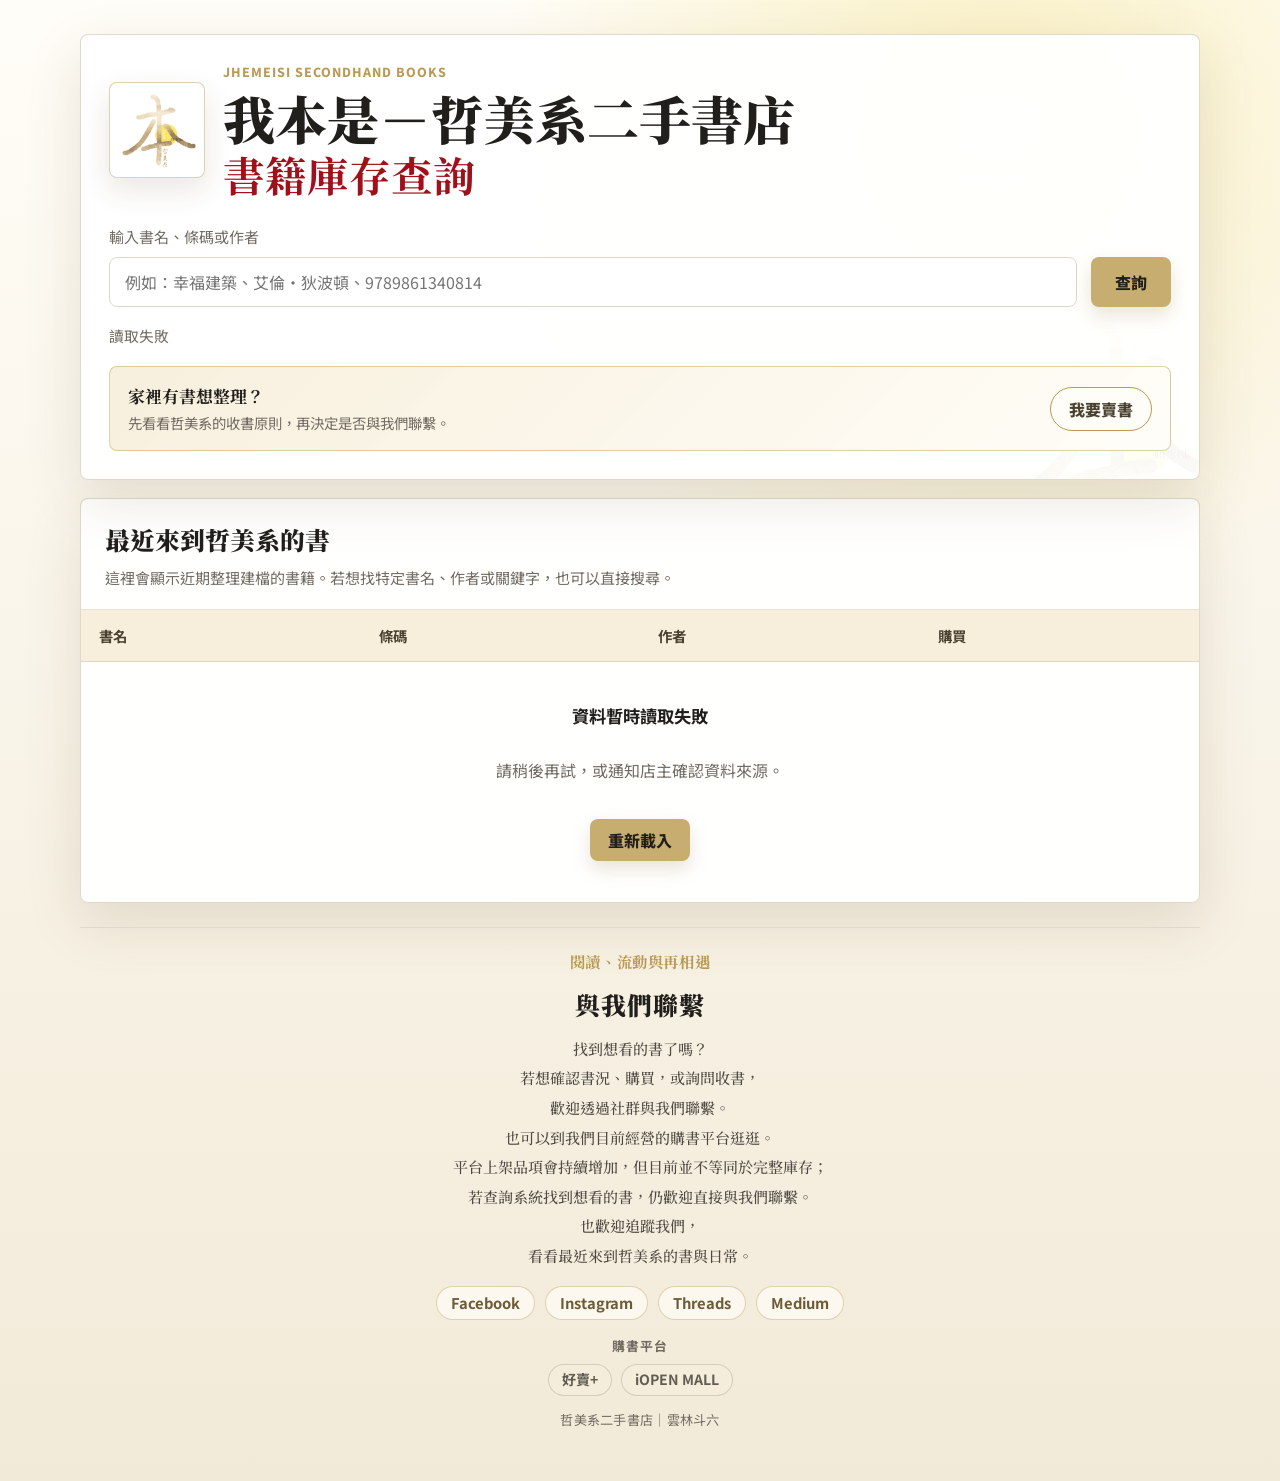
==== commit 25166470: "Add files via upload" ====
--- a/index.html
+++ b/index.html
@@ -17,7 +17,7 @@
       href="https://fonts.googleapis.com/css2?family=Noto+Sans+TC:wght@400;500;700;800&family=Noto+Serif+TC:wght@500;700;900&display=swap"
       rel="stylesheet"
     />
-    <link rel="stylesheet" href="./styles.css?v=20260925-1" />
+    <link rel="stylesheet" href="./styles.css?v=20261008-1" />
 
     <!-- Google tag (GA4) -->
     <script async src="https://www.googletagmanager.com/gtag/js?id=G-G9T6ZLVH8P"></script>
@@ -30,8 +30,8 @@
       gtag("config", "G-G9T6ZLVH8P");
     </script>
 
-    <script defer src="./config.js?v=20260925-1"></script>
-    <script defer src="./app.js?v=20260925-1"></script>
+    <script defer src="./config.js?v=20261008-1"></script>
+    <script defer src="./app.js?v=20261008-1"></script>
   </head>
   <body>
     <main class="app-shell">
@@ -74,7 +74,7 @@
             <strong id="book-intake-title">家裡有書想整理？</strong>
             <span>先看看哲美系的收書原則，再決定是否與我們聯繫。</span>
           </div>
-          <button id="openBookIntake" type="button">我有書要處理</button>
+          <button id="openBookIntake" type="button">我要賣書</button>
         </aside>
       </section>
 
@@ -154,15 +154,21 @@
       <div class="dialog-header">
         <div>
           <p class="eyebrow">Book Intake Guide</p>
-          <h2 id="book-intake-dialog-title">二手書收購原則</h2>
+          <h2 id="book-intake-dialog-title">我要賣書</h2>
         </div>
         <button class="dialog-close" id="closeBookIntake" type="button" aria-label="關閉收書說明">×</button>
       </div>
-      <p id="book-intake-dialog-description">
-        請先確認書籍類型與保存狀況。實際是否收購及估價，仍由店主逐本判斷。
-      </p>
+      <section class="book-intake-intro" aria-labelledby="book-intake-intro-title">
+        <h3 id="book-intake-intro-title">想賣書，或只是想替書架騰出空間？</h3>
+        <p id="book-intake-dialog-description">
+          除了二手書收購，我們也歡迎您將不再需要的書籍免費交給我們處理。以下兩種方式不同，請依自己的需求選擇。
+        </p>
+      </section>
       <section class="book-intake-methods" aria-labelledby="book-intake-methods-title">
-        <h3 id="book-intake-methods-title">收書方式</h3>
+        <h3 id="book-intake-methods-title">二手書收購</h3>
+        <p class="book-intake-section-intro">
+          我們會依照書籍內容、書況及市場需求，評估是否收購並提供價格。實際收購品項與數量，仍須經過評估確認。
+        </p>
         <div class="book-intake-method-list">
           <article class="book-intake-method">
             <strong>少量書籍｜店內收購</strong>
@@ -178,6 +184,26 @@
           </article>
         </div>
       </section>
+      <section class="book-donation-section" aria-labelledby="book-donation-title">
+        <p class="book-intake-kicker">不需要出售所得，也可以交給我們</p>
+        <h3 id="book-donation-title">免費提供書籍／整批整理</h3>
+        <p>
+          如果您只是希望替書架騰出空間，不需要出售書籍，也歡迎與我們聯繫。
+        </p>
+        <p>
+          我們可以協助接手整批書籍，包含不適合再次販售的書籍，後續由我們分類、整理，安排重新流通或回收。免費提供書籍不會向您收取處理費。
+        </p>
+        <p>
+          您不需要事先篩選哪些書可以販售，但請先與我們聯繫，確認書籍數量、交接方式及適合的時間。
+        </p>
+        <p>
+          實際是否接受、可接手的數量與交接時間，仍會依當時的人力、空間及處理進度評估；必要時可能延後安排。
+        </p>
+        <p>
+          歡迎自行將書籍送至基地；如需到府載運，請事先預約，由我們依當時的人力、空間及處理進度評估安排。
+        </p>
+      </section>
+      <h3 class="book-intake-image-title">二手書收購原則</h3>
       <a
         class="dialog-image-link"
         href="./assets/收書說明_收購原則.png"
--- a/styles.css
+++ b/styles.css
@@ -683,15 +683,29 @@
   line-height: 1;
 }
 
-.book-intake-dialog > p {
-  margin: 16px 20px;
+.book-intake-intro {
+  margin: 18px 20px 16px;
+}
+
+.book-intake-intro h3,
+.book-intake-image-title {
+  margin: 0;
+  color: var(--ink);
+  font-family: var(--font-serif);
+  font-size: 1.14rem;
+  font-weight: 900;
+  line-height: 1.5;
+}
+
+.book-intake-intro p {
+  margin: 8px 0 0;
   color: var(--muted);
   font-size: 0.94rem;
   line-height: 1.7;
 }
 
 .book-intake-methods {
-  margin: 0 20px 18px;
+  margin: 0 20px 14px;
 }
 
 .book-intake-methods h3 {
@@ -700,6 +714,13 @@
   font-family: var(--font-serif);
   font-size: 1.08rem;
   font-weight: 900;
+}
+
+.book-intake-section-intro {
+  margin: 0 0 10px;
+  color: var(--muted);
+  font-size: 0.9rem;
+  line-height: 1.7;
 }
 
 .book-intake-method-list {
@@ -727,6 +748,43 @@
   color: var(--muted);
   font-size: 0.88rem;
   line-height: 1.7;
+}
+
+.book-donation-section {
+  margin: 0 20px 18px;
+  padding: 16px;
+  border: 1px solid rgba(113, 107, 98, 0.28);
+  border-left: 4px solid var(--gold);
+  border-radius: 8px;
+  background: rgba(255, 255, 255, 0.76);
+}
+
+.book-intake-kicker {
+  margin: 0 0 4px;
+  color: var(--gold);
+  font-size: 0.78rem;
+  font-weight: 800;
+  letter-spacing: 0.04em;
+}
+
+.book-donation-section h3 {
+  margin: 0 0 10px;
+  color: #4b4131;
+  font-family: var(--font-serif);
+  font-size: 1.08rem;
+  font-weight: 900;
+}
+
+.book-donation-section p:not(.book-intake-kicker) {
+  margin: 8px 0 0;
+  color: var(--muted);
+  font-size: 0.9rem;
+  line-height: 1.75;
+}
+
+.book-intake-image-title {
+  margin: 0 20px 10px;
+  font-size: 1.08rem;
 }
 
 .dialog-image-link {
@@ -928,8 +986,10 @@
     padding: 16px;
   }
 
-  .book-intake-dialog > p,
+  .book-intake-intro,
   .book-intake-methods,
+  .book-donation-section,
+  .book-intake-image-title,
   .dialog-image-link {
     margin-right: 16px;
     margin-left: 16px;
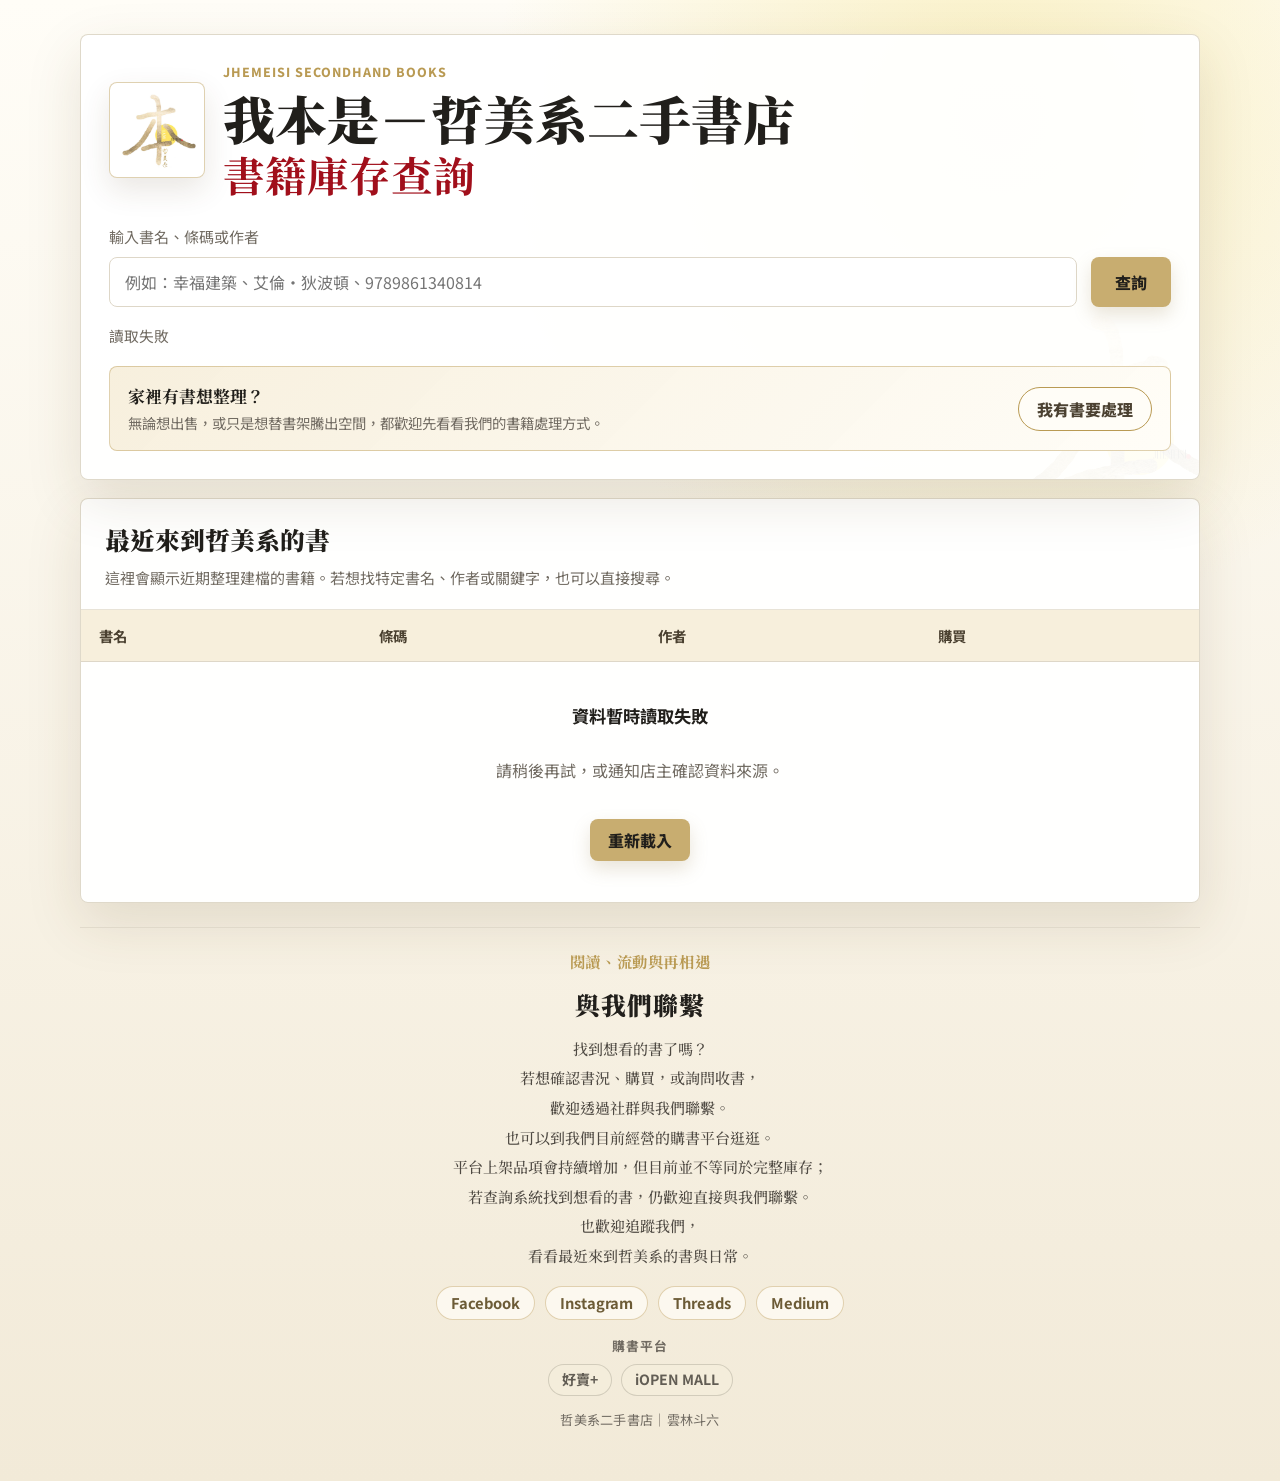
==== commit 7f367a55: "Add files via upload" ====
--- a/index.html
+++ b/index.html
@@ -17,7 +17,7 @@
       href="https://fonts.googleapis.com/css2?family=Noto+Sans+TC:wght@400;500;700;800&family=Noto+Serif+TC:wght@500;700;900&display=swap"
       rel="stylesheet"
     />
-    <link rel="stylesheet" href="./styles.css?v=20261008-1" />
+    <link rel="stylesheet" href="./styles.css?v=20261008-4" />
 
     <!-- Google tag (GA4) -->
     <script async src="https://www.googletagmanager.com/gtag/js?id=G-G9T6ZLVH8P"></script>
@@ -30,8 +30,9 @@
       gtag("config", "G-G9T6ZLVH8P");
     </script>
 
-    <script defer src="./config.js?v=20261008-1"></script>
-    <script defer src="./app.js?v=20261008-1"></script>
+    <script defer src="./config.js?v=20261008-4"></script>
+    <script defer src="./intake-status.js?v=20261008-4"></script>
+    <script defer src="./app.js?v=20261008-4"></script>
   </head>
   <body>
     <main class="app-shell">
@@ -72,9 +73,9 @@
         <aside class="book-intake-callout" aria-labelledby="book-intake-title">
           <div>
             <strong id="book-intake-title">家裡有書想整理？</strong>
-            <span>先看看哲美系的收書原則，再決定是否與我們聯繫。</span>
-          </div>
-          <button id="openBookIntake" type="button">我要賣書</button>
+            <span>無論想出售，或只是想替書架騰出空間，都歡迎先看看我們的書籍處理方式。</span>
+          </div>
+          <button id="openBookIntake" type="button">我有書要處理</button>
         </aside>
       </section>
 
@@ -154,7 +155,7 @@
       <div class="dialog-header">
         <div>
           <p class="eyebrow">Book Intake Guide</p>
-          <h2 id="book-intake-dialog-title">我要賣書</h2>
+          <h2 id="book-intake-dialog-title">書籍收購與整理</h2>
         </div>
         <button class="dialog-close" id="closeBookIntake" type="button" aria-label="關閉收書說明">×</button>
       </div>
@@ -169,41 +170,67 @@
         <p class="book-intake-section-intro">
           我們會依照書籍內容、書況及市場需求，評估是否收購並提供價格。實際收購品項與數量，仍須經過評估確認。
         </p>
+        <section class="book-intake-status" aria-labelledby="book-intake-status-title">
+          <div class="book-intake-status-heading">
+            <span>目前公告</span>
+            <h4 id="book-intake-status-title">2026 年 10 月收書狀態</h4>
+          </div>
+          <div class="book-intake-status-grid">
+            <div>
+              <strong>預約到府收購（50 本以上）</strong>
+              <span class="intake-status-badge" id="appointmentIntakeStatus">O（開放）</span>
+            </div>
+            <div>
+              <strong>店內收購</strong>
+              <span class="intake-status-badge is-closed" id="storeIntakeStatus">X（暫停）</span>
+            </div>
+          </div>
+          <p class="book-intake-status-notice" id="bookIntakeStatusNotice">
+            因近期收到的書籍數量較多，目前仍在陸續整理中。考量現有庫存及處理進度，這兩個月暫無排定店內收購日，還請見諒。免費交書或整批整理需求，仍可先聯繫詢問，實際安排以雙方確認為準。
+          </p>
+          <p class="book-intake-status-reminder">實際收購仍須事先評估書籍內容、數量及安排時間。</p>
+        </section>
         <div class="book-intake-method-list">
           <article class="book-intake-method">
-            <strong>少量書籍｜店內收購</strong>
+            <div class="book-intake-method-heading">
+              <strong>少量書籍｜店內收購</strong>
+              <span class="method-status-badge is-closed" id="storeMethodStatus">本月暫停</span>
+            </div>
             <p>
-              若書籍數量不多，請留意社群公布的收購日，並於開放日期將書帶至店內。收購日原則上每月安排一次，實際日期會依書籍整理進度與庫存狀況調整；出發前請先確認最新公告，謝謝您的配合。
+              若書籍數量不多，請留意社群公布的收購日，並於開放日期將書帶至店內。收購日將視書籍整理進度與庫存狀況不定期安排，實際日期以社群公告為準。出發前請先確認最新公告，謝謝您的配合。
             </p>
           </article>
           <article class="book-intake-method">
             <strong>50 本以上｜預約到府收購</strong>
             <p>
-              書籍數量達 50 本以上，可先拍攝書籍整體與書背照片傳給我們評估。確認符合收購範圍後，我們會再與您聯繫，安排到府收購的日期與時間。
+              書籍數量達 50 本以上，可先聯繫並提供書籍整體、書背照片與大約數量，由我們評估是否收購，再協調到府日期。開放預約僅代表可先提出評估，不代表保證收購或立即到府。
             </p>
           </article>
         </div>
       </section>
       <section class="book-donation-section" aria-labelledby="book-donation-title">
-        <p class="book-intake-kicker">不需要出售所得，也可以交給我們</p>
         <h3 id="book-donation-title">免費提供書籍／整批整理</h3>
         <p>
-          如果您只是希望替書架騰出空間，不需要出售書籍，也歡迎與我們聯繫。
-        </p>
-        <p>
-          我們可以協助接手整批書籍，包含不適合再次販售的書籍，後續由我們分類、整理，安排重新流通或回收。免費提供書籍不會向您收取處理費。
-        </p>
-        <p>
-          您不需要事先篩選哪些書可以販售，但請先與我們聯繫，確認書籍數量、交接方式及適合的時間。
-        </p>
-        <p>
-          實際是否接受、可接手的數量與交接時間，仍會依當時的人力、空間及處理進度評估；必要時可能延後安排。
-        </p>
-        <p>
-          歡迎自行將書籍送至基地；如需到府載運，請事先預約，由我們依當時的人力、空間及處理進度評估安排。
+          如果您有不再需要的書籍，不一定要出售，也可以先詢問免費交書或整批整理。
+        </p>
+        <p>
+          無論是仍有閱讀價值的書，或不適合再次販售的書籍，都歡迎先與我們聯繫。我們會依實際情況評估是否接收，並安排後續整理、重新流通或回收。
+        </p>
+        <p>
+          您不需要事先逐本篩選；經雙方確認接收後，也不需支付處理費。
+        </p>
+        <h4>如何交書？</h4>
+        <p>
+          請先與我們聯繫，告知大約數量及所在地點。我們會依目前的整理進度、空間及人力，與您確認交接方式與時間。
+        </p>
+        <p>
+          可預約自行送書；如需到府載運，也歡迎先詢問。實際是否接收及安排時間，仍以雙方確認為準。
         </p>
       </section>
       <h3 class="book-intake-image-title">二手書收購原則</h3>
+      <p class="book-intake-image-note">
+        以下收購原則主要適用於付費收購；如僅希望免費交由我們整理處理，可參考上方說明。
+      </p>
       <a
         class="dialog-image-link"
         href="./assets/收書說明_收購原則.png"
--- a/styles.css
+++ b/styles.css
@@ -723,6 +723,83 @@
   line-height: 1.7;
 }
 
+.book-intake-status {
+  margin: 0 0 12px;
+  padding: 14px 15px;
+  border: 1px solid rgba(161, 15, 27, 0.2);
+  border-radius: 8px;
+  background: rgba(255, 253, 247, 0.86);
+}
+
+.book-intake-status-heading {
+  display: flex;
+  align-items: baseline;
+  justify-content: space-between;
+  gap: 12px;
+}
+
+.book-intake-status-heading > span {
+  color: var(--accent);
+  font-size: 0.76rem;
+  font-weight: 800;
+  letter-spacing: 0.06em;
+}
+
+.book-intake-status-heading h4 {
+  margin: 0;
+  color: var(--ink);
+  font-family: var(--font-serif);
+  font-size: 1rem;
+  font-weight: 900;
+}
+
+.book-intake-status-grid {
+  display: grid;
+  gap: 8px;
+  grid-template-columns: repeat(2, minmax(0, 1fr));
+  margin-top: 12px;
+}
+
+.book-intake-status-grid > div {
+  display: flex;
+  align-items: center;
+  justify-content: space-between;
+  gap: 10px;
+  padding: 9px 11px;
+  border: 1px solid rgba(185, 154, 83, 0.3);
+  border-radius: 7px;
+  background: #ffffff;
+}
+
+.book-intake-status-grid strong {
+  color: #4b4131;
+  font-size: 0.87rem;
+}
+
+.intake-status-badge {
+  color: #386341;
+  font-size: 0.84rem;
+  font-weight: 800;
+  white-space: nowrap;
+}
+
+.intake-status-badge.is-closed {
+  color: var(--accent);
+}
+
+.book-intake-status-notice,
+.book-intake-status-reminder {
+  margin: 10px 0 0;
+  color: var(--muted);
+  font-size: 0.86rem;
+  line-height: 1.7;
+}
+
+.book-intake-status-reminder {
+  color: #4b4131;
+  font-weight: 700;
+}
+
 .book-intake-method-list {
   display: grid;
   gap: 10px;
@@ -741,6 +818,29 @@
   color: #4b4131;
   font-size: 0.94rem;
   line-height: 1.45;
+}
+
+.book-intake-method-heading {
+  display: flex;
+  align-items: center;
+  justify-content: space-between;
+  gap: 10px;
+}
+
+.method-status-badge {
+  flex: 0 0 auto;
+  padding: 3px 8px;
+  border-radius: 999px;
+  background: rgba(56, 99, 65, 0.1);
+  color: #386341;
+  font-size: 0.76rem;
+  font-weight: 800;
+  white-space: nowrap;
+}
+
+.method-status-badge.is-closed {
+  background: rgba(161, 15, 27, 0.08);
+  color: var(--accent);
 }
 
 .book-intake-method p {
@@ -759,14 +859,6 @@
   background: rgba(255, 255, 255, 0.76);
 }
 
-.book-intake-kicker {
-  margin: 0 0 4px;
-  color: var(--gold);
-  font-size: 0.78rem;
-  font-weight: 800;
-  letter-spacing: 0.04em;
-}
-
 .book-donation-section h3 {
   margin: 0 0 10px;
   color: #4b4131;
@@ -775,7 +867,14 @@
   font-weight: 900;
 }
 
-.book-donation-section p:not(.book-intake-kicker) {
+.book-donation-section h4 {
+  margin: 14px 0 2px;
+  color: #4b4131;
+  font-size: 0.92rem;
+  font-weight: 800;
+}
+
+.book-donation-section p {
   margin: 8px 0 0;
   color: var(--muted);
   font-size: 0.9rem;
@@ -785,6 +884,13 @@
 .book-intake-image-title {
   margin: 0 20px 10px;
   font-size: 1.08rem;
+}
+
+.book-intake-image-note {
+  margin: -2px 20px 10px;
+  color: var(--muted);
+  font-size: 0.86rem;
+  line-height: 1.65;
 }
 
 .dialog-image-link {
@@ -990,12 +1096,23 @@
   .book-intake-methods,
   .book-donation-section,
   .book-intake-image-title,
+  .book-intake-image-note,
   .dialog-image-link {
     margin-right: 16px;
     margin-left: 16px;
   }
 
   .book-intake-method-list {
+    grid-template-columns: 1fr;
+  }
+
+  .book-intake-status-heading {
+    align-items: flex-start;
+    flex-direction: column;
+    gap: 3px;
+  }
+
+  .book-intake-status-grid {
     grid-template-columns: 1fr;
   }
 
